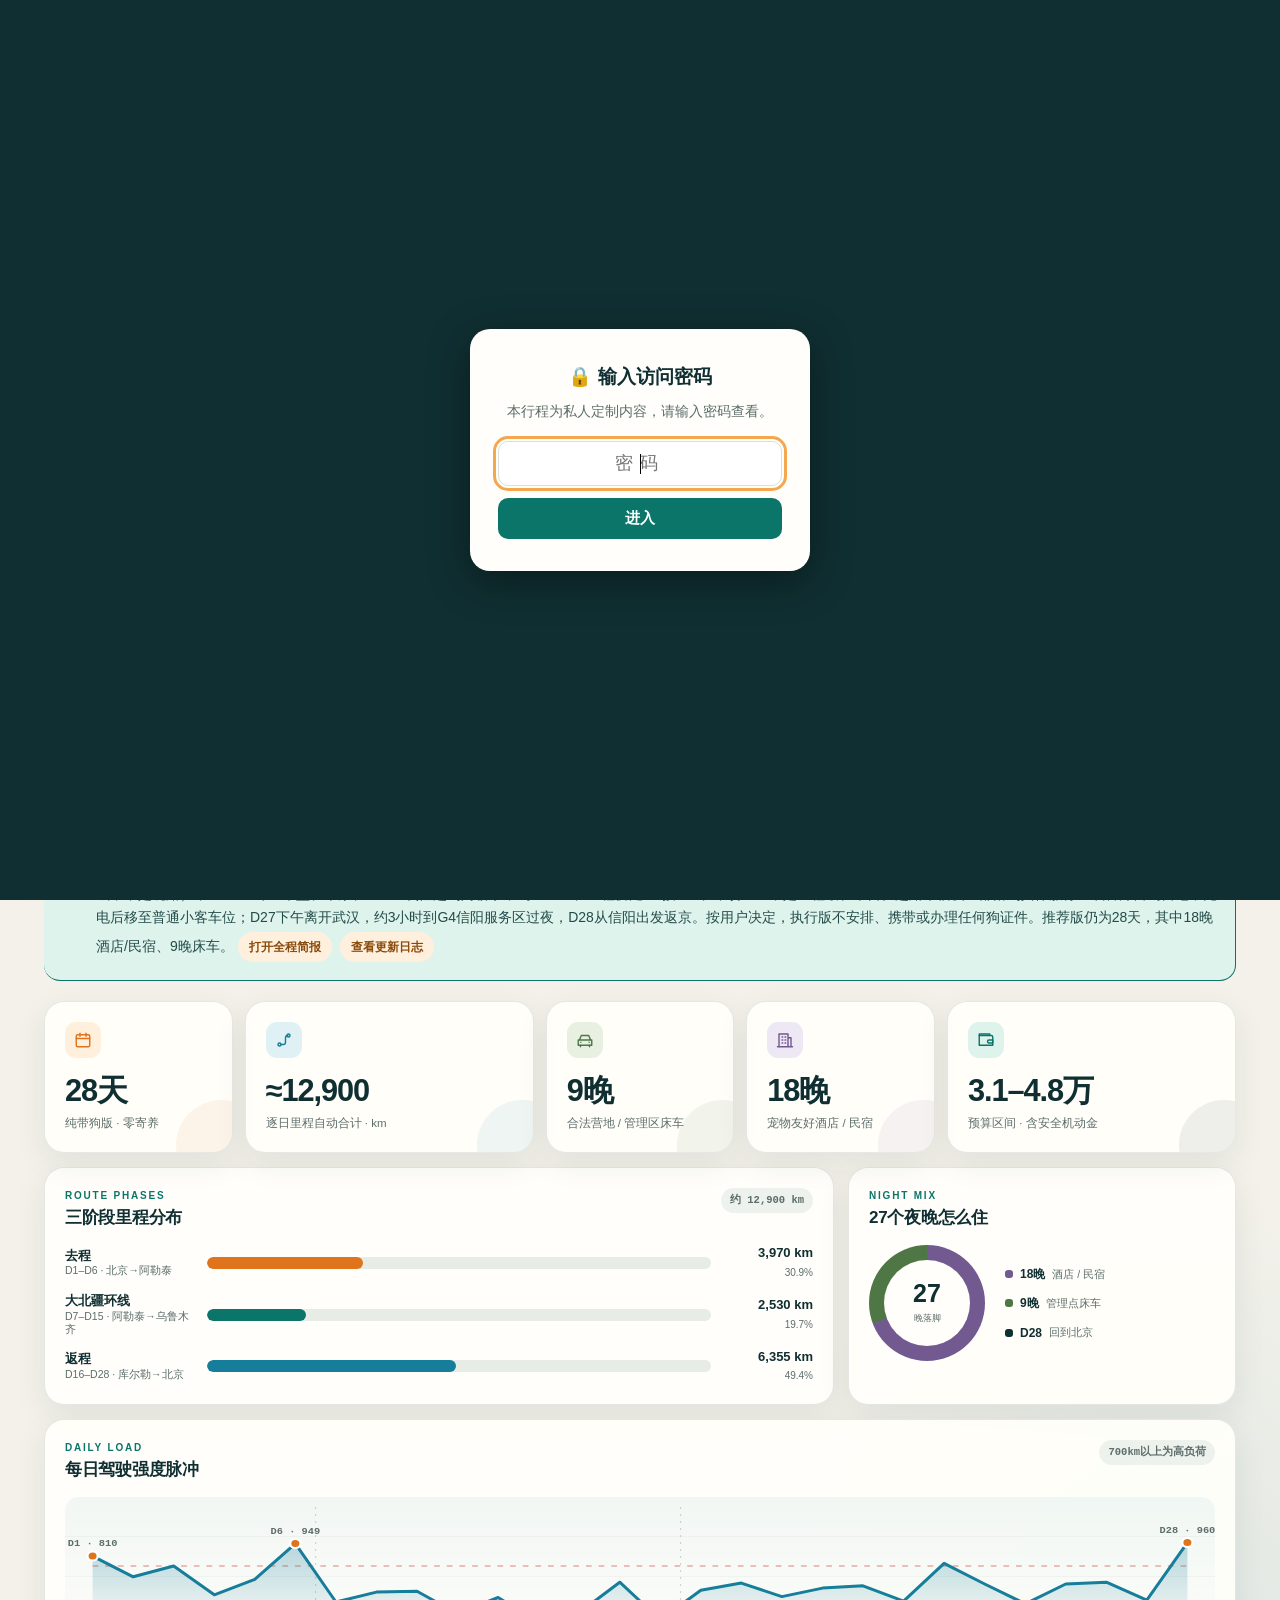
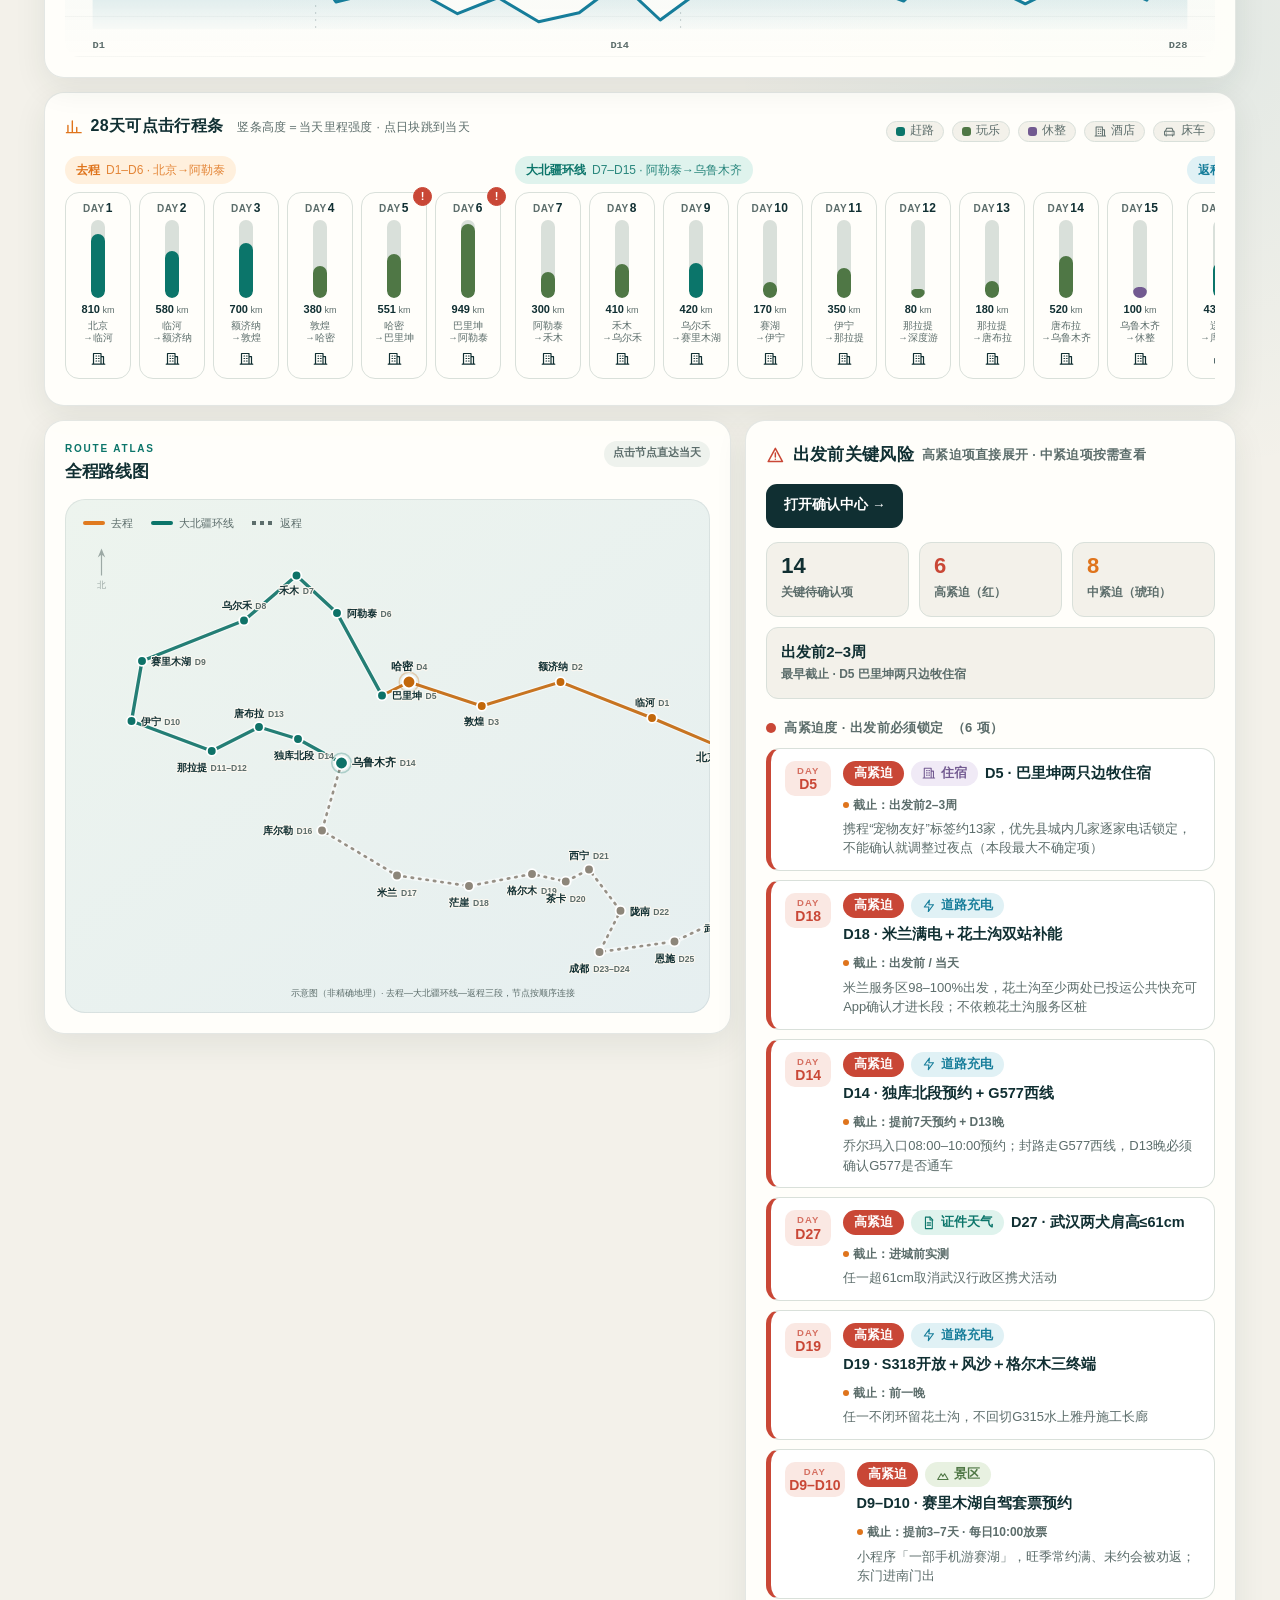
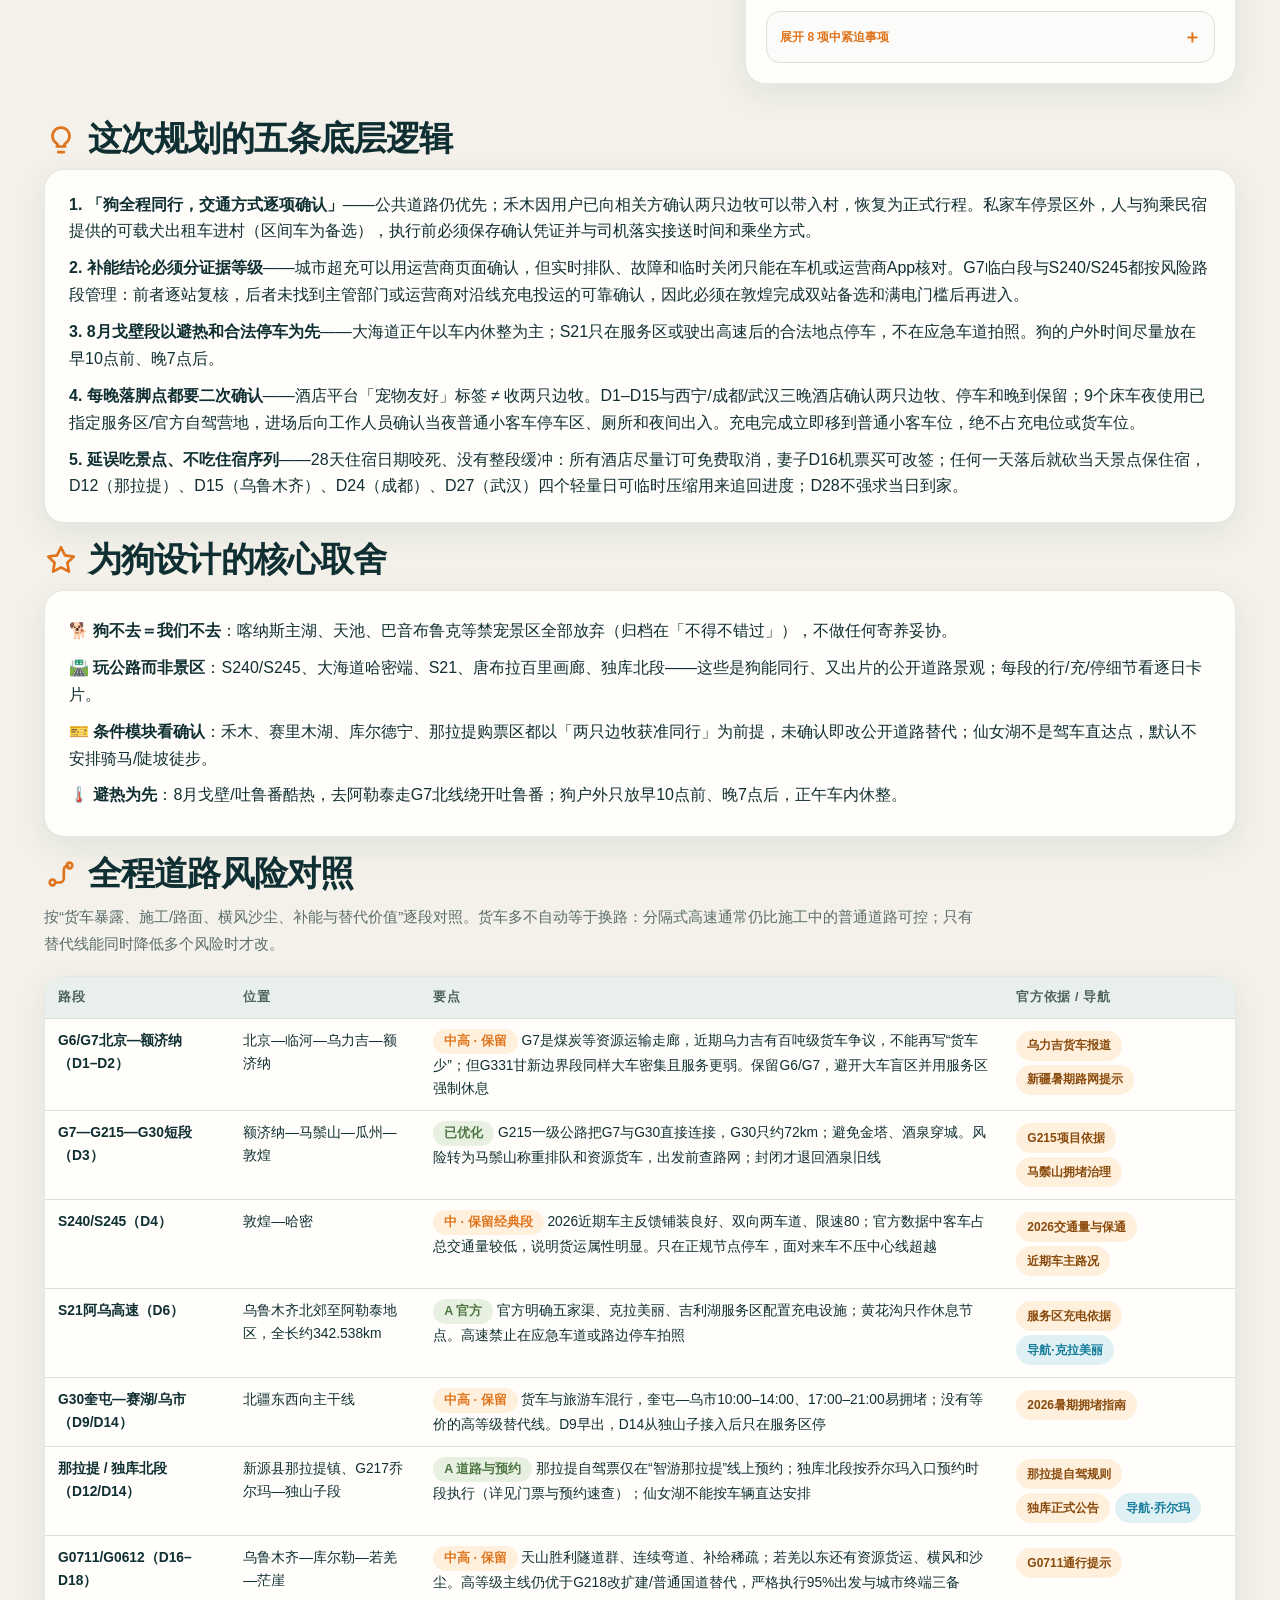
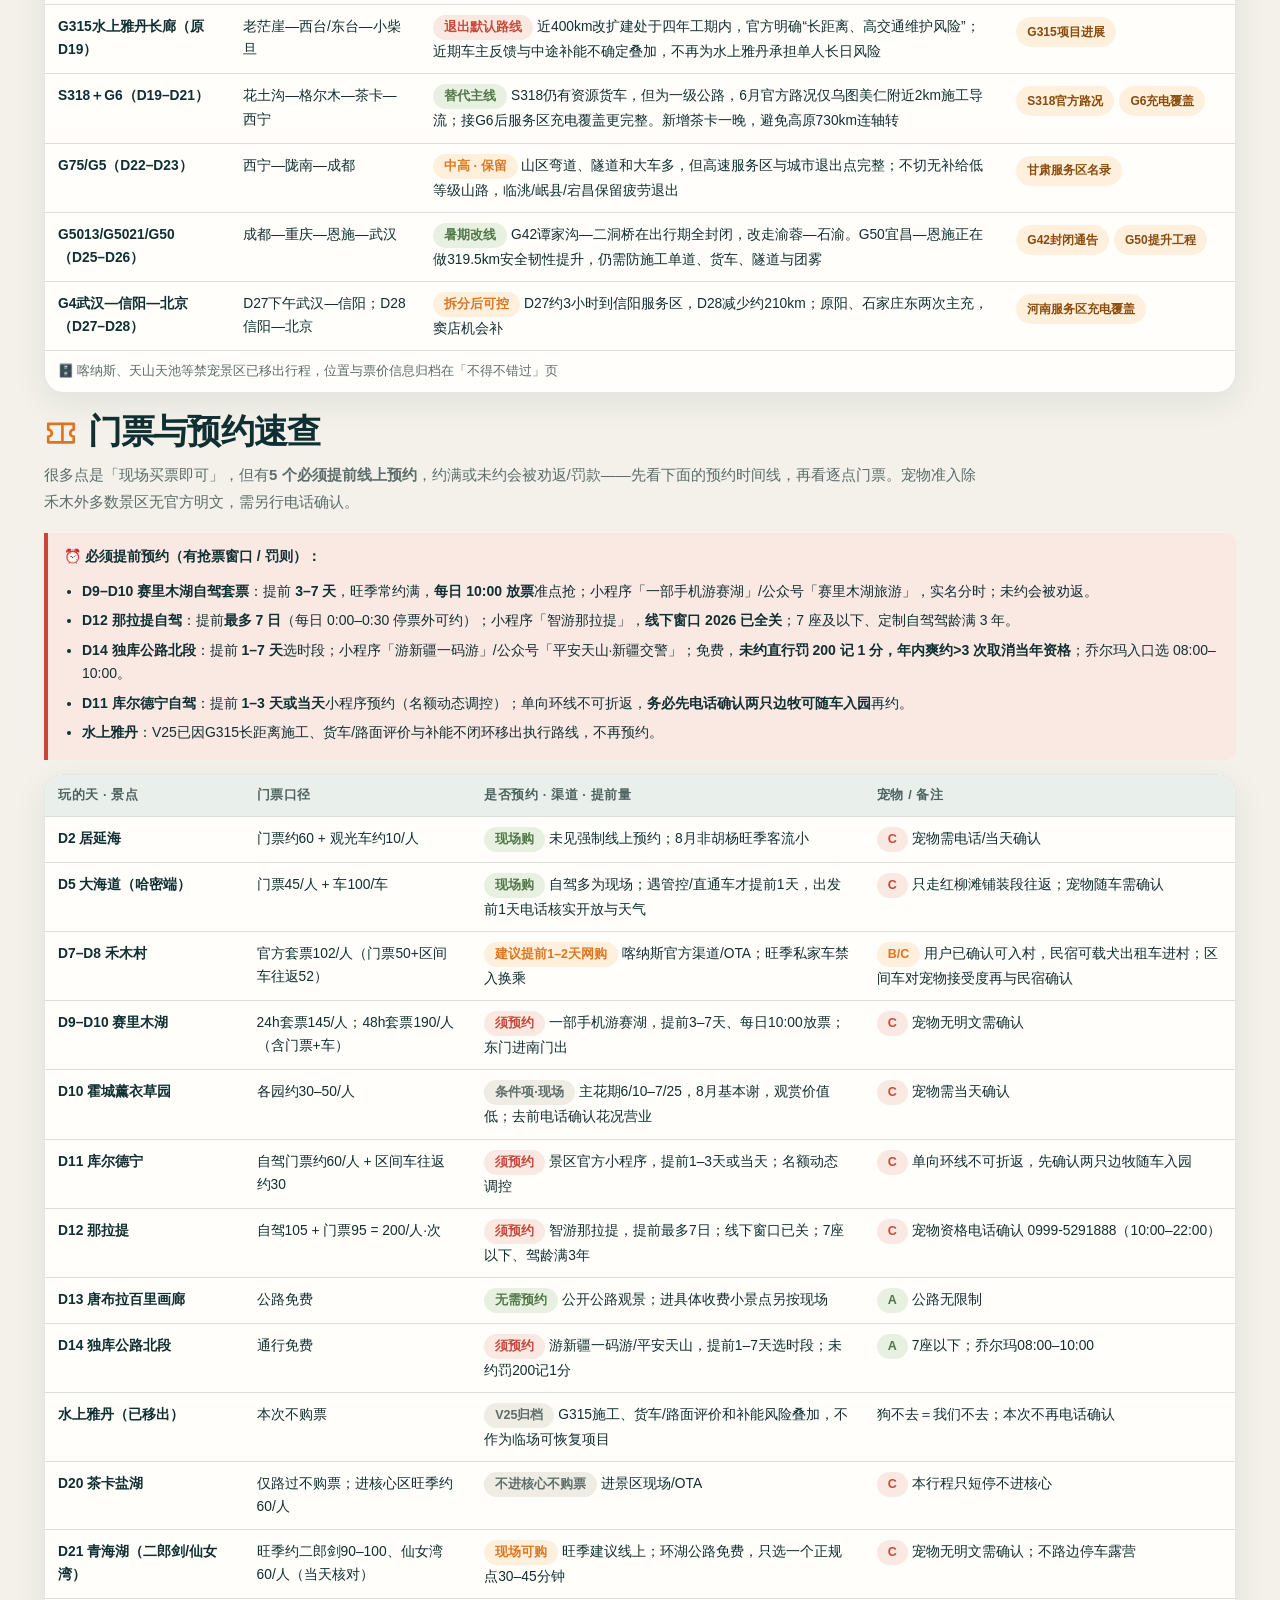
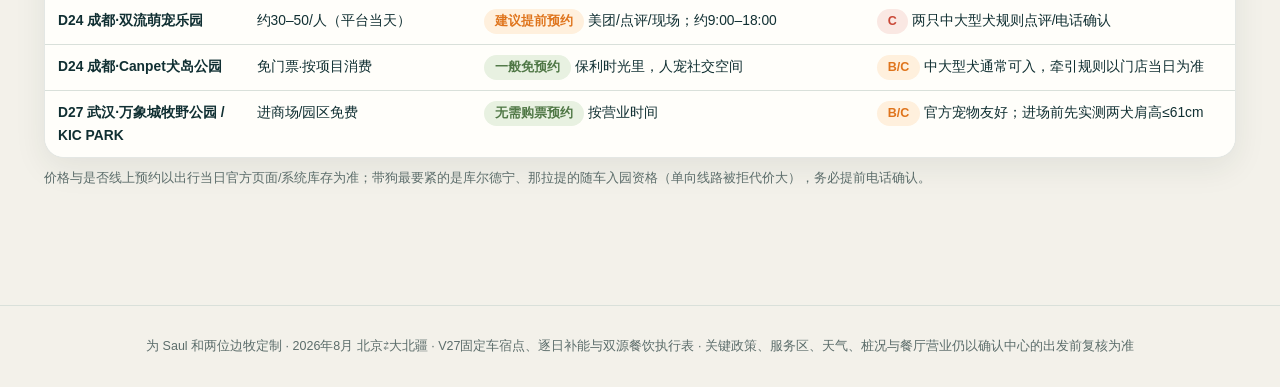
==== index.html @ bd112cb0 "新增index.html跳转页，便于GitHub Pages根路径访问 Co-Authored-By: Claude Sonnet 5 <noreply@anthropic.com>" ====
<!DOCTYPE html>
<html lang="zh-CN">
<head>
<meta charset="UTF-8">
<meta http-equiv="refresh" content="0; url=大北疆带狗自驾攻略.html">
<title>北京⇄大北疆 · 28天带双边牧电车自驾攻略</title>
<style>
body{font-family:-apple-system,"PingFang SC","Microsoft YaHei",sans-serif;background:#faf7f0;color:#292723;display:flex;align-items:center;justify-content:center;min-height:100vh;margin:0}
a{color:#0e7268;font-weight:600}
</style>
</head>
<body>
  <p>正在跳转到 <a href="大北疆带狗自驾攻略.html">大北疆带狗自驾攻略</a>…</p>
</body>
</html>
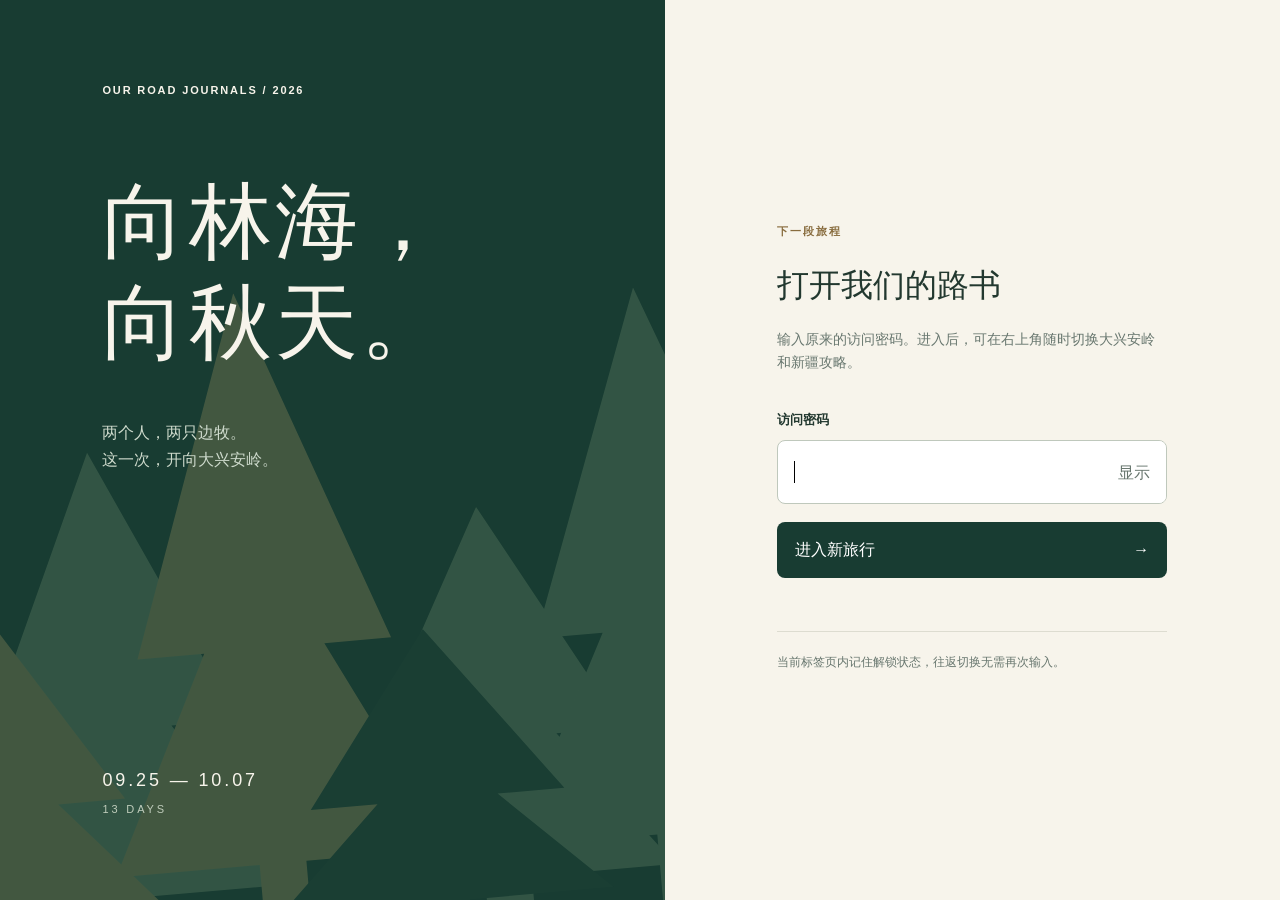
==== commit 9c9f6c9b: "发布大兴安岭高速转场优化版及双旅行密码入口" ====
--- a/index.html
+++ b/index.html
@@ -1,15 +1 @@
-<!DOCTYPE html>
-<html lang="zh-CN">
-<head>
-<meta charset="UTF-8">
-<meta http-equiv="refresh" content="0; url=大北疆带狗自驾攻略.html">
-<title>北京⇄大北疆 · 28天带双边牧电车自驾攻略</title>
-<style>
-body{font-family:-apple-system,"PingFang SC","Microsoft YaHei",sans-serif;background:#faf7f0;color:#292723;display:flex;align-items:center;justify-content:center;min-height:100vh;margin:0}
-a{color:#0e7268;font-weight:600}
-</style>
-</head>
-<body>
-  <p>正在跳转到 <a href="大北疆带狗自驾攻略.html">大北疆带狗自驾攻略</a>…</p>
-</body>
-</html>
+<!doctype html><html lang="zh-CN"><head><meta charset="utf-8"><meta name="viewport" content="width=device-width,initial-scale=1"><meta http-equiv="refresh" content="0;url=docs/index.html"><title>我们的旅行攻略</title></head><body><p><a href="docs/index.html">打开旅行攻略密码入口</a></p></body></html>
